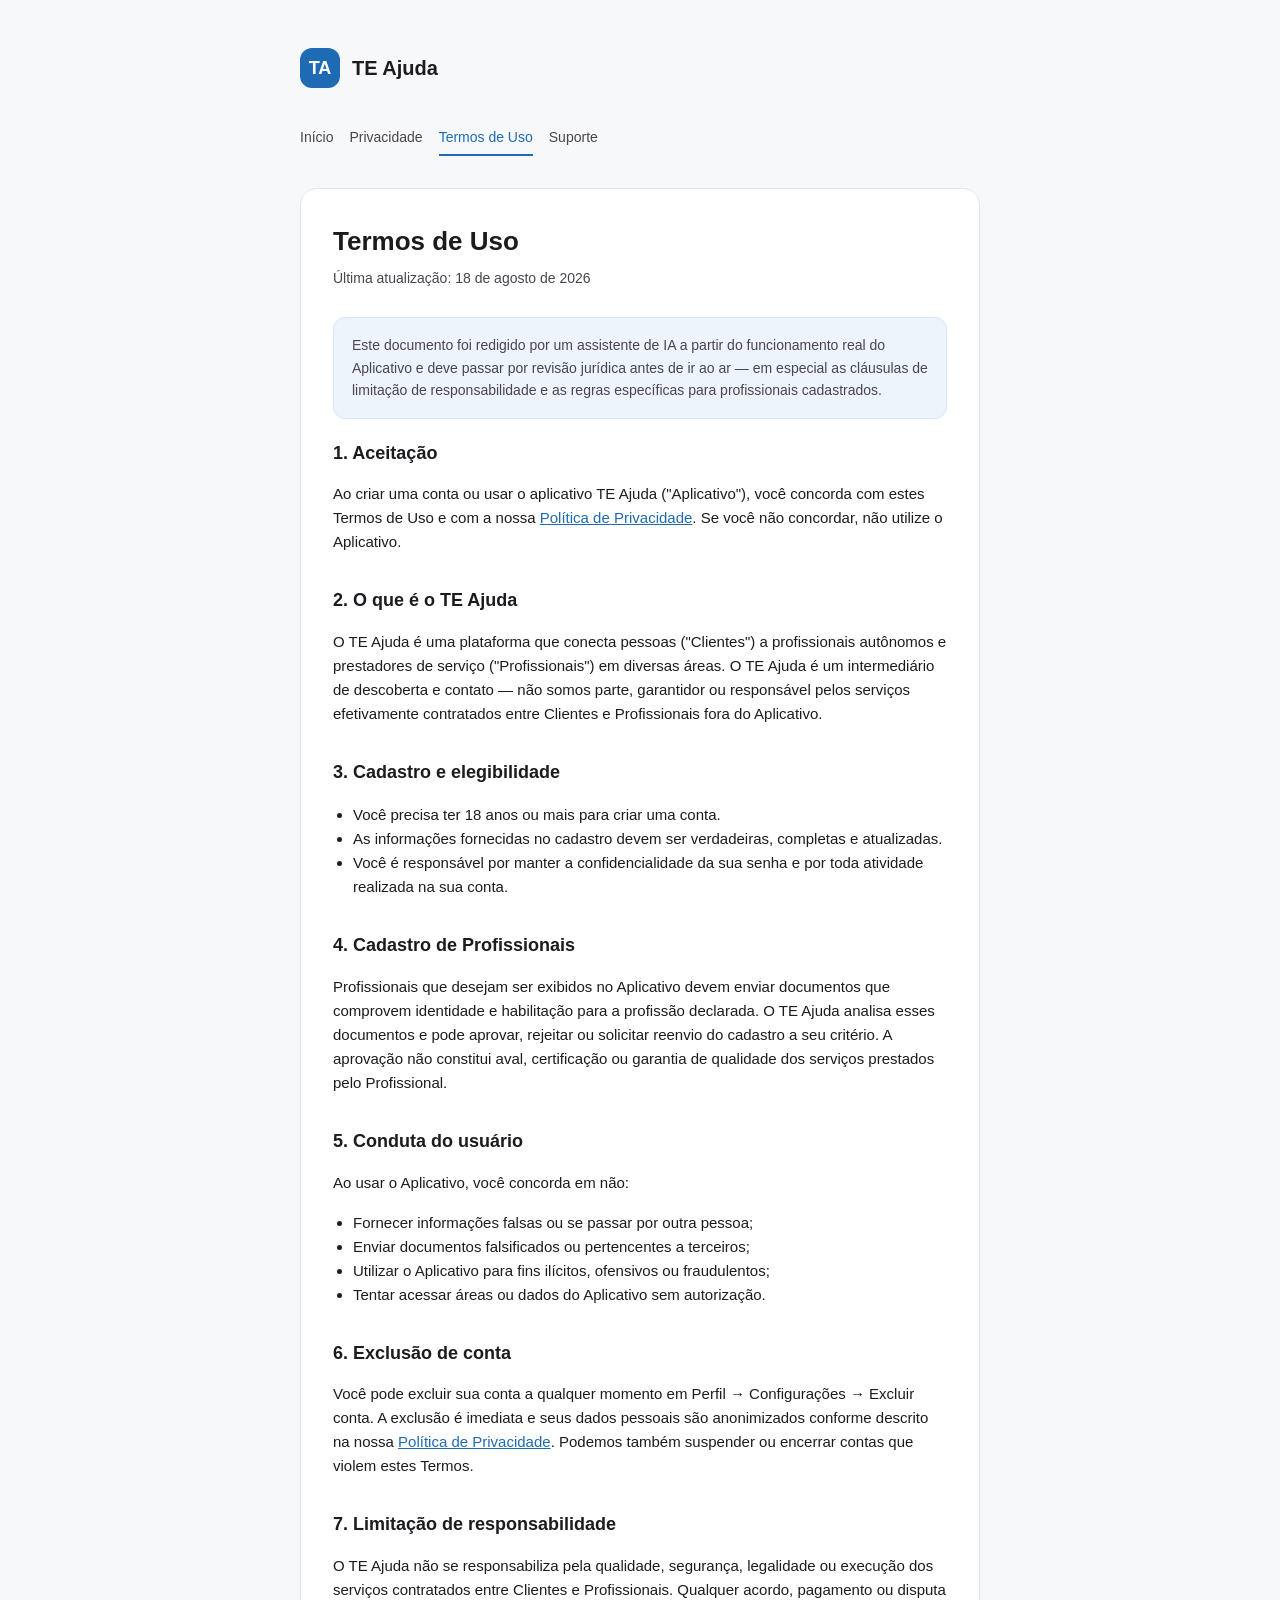
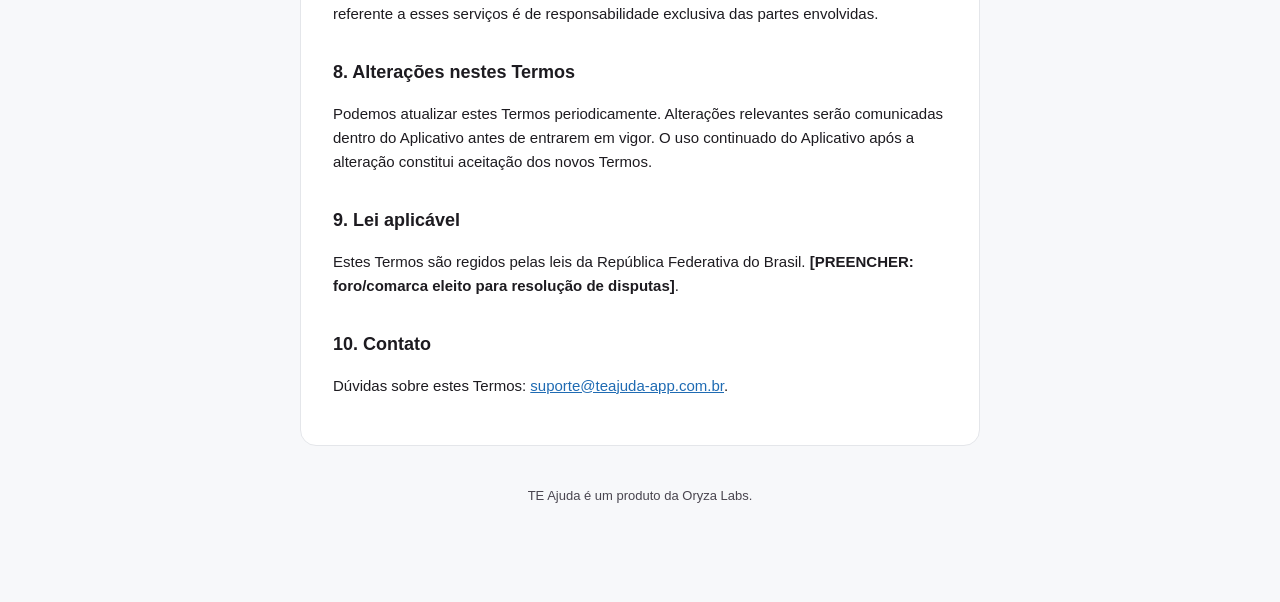
==== termos.html @ 3744b1cb "Add TE Ajuda privacy policy, terms of use, and support pages" ====
<!doctype html>
<html lang="pt-BR">
<head>
<meta charset="utf-8">
<meta name="viewport" content="width=device-width, initial-scale=1">
<title>Termos de Uso — TE Ajuda</title>
<link rel="stylesheet" href="style.css">
</head>
<body>
<div class="wrap">
  <header class="site">
    <div class="mark">TA</div>
    <div class="name">TE Ajuda</div>
  </header>

  <nav class="legal">
    <a href="index.html">Início</a>
    <a href="privacidade.html">Privacidade</a>
    <a href="termos.html" class="active">Termos de Uso</a>
    <a href="suporte.html">Suporte</a>
  </nav>

  <div class="card">
    <h1>Termos de Uso</h1>
    <p class="updated">Última atualização: 18 de agosto de 2026</p>

    <div class="callout">
      Este documento foi redigido por um assistente de IA a partir do funcionamento real do
      Aplicativo e deve passar por revisão jurídica antes de ir ao ar — em especial as cláusulas de
      limitação de responsabilidade e as regras específicas para profissionais cadastrados.
    </div>

    <h2>1. Aceitação</h2>
    <p>
      Ao criar uma conta ou usar o aplicativo TE Ajuda ("Aplicativo"), você concorda com estes
      Termos de Uso e com a nossa <a href="privacidade.html">Política de Privacidade</a>. Se você
      não concordar, não utilize o Aplicativo.
    </p>

    <h2>2. O que é o TE Ajuda</h2>
    <p>
      O TE Ajuda é uma plataforma que conecta pessoas ("Clientes") a profissionais autônomos e
      prestadores de serviço ("Profissionais") em diversas áreas. O TE Ajuda é um intermediário de
      descoberta e contato — não somos parte, garantidor ou responsável pelos serviços efetivamente
      contratados entre Clientes e Profissionais fora do Aplicativo.
    </p>

    <h2>3. Cadastro e elegibilidade</h2>
    <ul>
      <li>Você precisa ter 18 anos ou mais para criar uma conta.</li>
      <li>As informações fornecidas no cadastro devem ser verdadeiras, completas e atualizadas.</li>
      <li>Você é responsável por manter a confidencialidade da sua senha e por toda atividade realizada na sua conta.</li>
    </ul>

    <h2>4. Cadastro de Profissionais</h2>
    <p>
      Profissionais que desejam ser exibidos no Aplicativo devem enviar documentos que comprovem
      identidade e habilitação para a profissão declarada. O TE Ajuda analisa esses documentos e
      pode aprovar, rejeitar ou solicitar reenvio do cadastro a seu critério. A aprovação não
      constitui aval, certificação ou garantia de qualidade dos serviços prestados pelo Profissional.
    </p>

    <h2>5. Conduta do usuário</h2>
    <p>Ao usar o Aplicativo, você concorda em não:</p>
    <ul>
      <li>Fornecer informações falsas ou se passar por outra pessoa;</li>
      <li>Enviar documentos falsificados ou pertencentes a terceiros;</li>
      <li>Utilizar o Aplicativo para fins ilícitos, ofensivos ou fraudulentos;</li>
      <li>Tentar acessar áreas ou dados do Aplicativo sem autorização.</li>
    </ul>

    <h2>6. Exclusão de conta</h2>
    <p>
      Você pode excluir sua conta a qualquer momento em Perfil → Configurações → Excluir conta. A
      exclusão é imediata e seus dados pessoais são anonimizados conforme descrito na nossa
      <a href="privacidade.html">Política de Privacidade</a>. Podemos também suspender ou encerrar
      contas que violem estes Termos.
    </p>

    <h2>7. Limitação de responsabilidade</h2>
    <p>
      O TE Ajuda não se responsabiliza pela qualidade, segurança, legalidade ou execução dos
      serviços contratados entre Clientes e Profissionais. Qualquer acordo, pagamento ou disputa
      referente a esses serviços é de responsabilidade exclusiva das partes envolvidas.
    </p>

    <h2>8. Alterações nestes Termos</h2>
    <p>
      Podemos atualizar estes Termos periodicamente. Alterações relevantes serão comunicadas dentro
      do Aplicativo antes de entrarem em vigor. O uso continuado do Aplicativo após a alteração
      constitui aceitação dos novos Termos.
    </p>

    <h2>9. Lei aplicável</h2>
    <p>
      Estes Termos são regidos pelas leis da República Federativa do Brasil.
      <strong>[PREENCHER: foro/comarca eleito para resolução de disputas]</strong>.
    </p>

    <h2>10. Contato</h2>
    <p>
      Dúvidas sobre estes Termos: <a href="mailto:suporte@teajuda-app.com.br">suporte@teajuda-app.com.br</a>.
    </p>
  </div>

  <footer class="site">TE Ajuda é um produto da Oryza Labs.</footer>
</div>
</body>
</html>
---- style.css ----
:root {
  --bg: #f7f8fa;
  --card: #ffffff;
  --text: #1d1b20;
  --text-secondary: #49454f;
  --brand: #1f6bb3;
  --border: #e4e6ea;
}

* {
  box-sizing: border-box;
}

body {
  margin: 0;
  font-family: -apple-system, BlinkMacSystemFont, 'Segoe UI', Roboto, Helvetica, Arial, sans-serif;
  background: var(--bg);
  color: var(--text);
  line-height: 1.6;
}

.wrap {
  max-width: 720px;
  margin: 0 auto;
  padding: 48px 20px 96px;
}

header.site {
  display: flex;
  align-items: center;
  gap: 12px;
  margin-bottom: 32px;
}

header.site .mark {
  width: 40px;
  height: 40px;
  border-radius: 12px;
  background: var(--brand);
  color: #fff;
  display: flex;
  align-items: center;
  justify-content: center;
  font-weight: 700;
  font-size: 18px;
  flex-shrink: 0;
}

header.site .name {
  font-weight: 700;
  font-size: 20px;
}

nav.legal {
  display: flex;
  gap: 16px;
  flex-wrap: wrap;
  margin-bottom: 32px;
  font-size: 14px;
}

nav.legal a {
  color: var(--text-secondary);
  text-decoration: none;
  padding: 6px 0;
  border-bottom: 2px solid transparent;
}

nav.legal a.active,
nav.legal a:hover {
  color: var(--brand);
  border-bottom-color: var(--brand);
}

.card {
  background: var(--card);
  border: 1px solid var(--border);
  border-radius: 16px;
  padding: 32px;
}

h1 {
  font-size: 26px;
  margin: 0 0 4px;
}

.updated {
  color: var(--text-secondary);
  font-size: 14px;
  margin: 0 0 28px;
}

h2 {
  font-size: 18px;
  margin: 32px 0 8px;
}

h2:first-of-type {
  margin-top: 0;
}

p,
li {
  color: var(--text);
  font-size: 15px;
}

ul {
  padding-left: 20px;
}

a {
  color: var(--brand);
}

.callout {
  background: #eef4fb;
  border: 1px solid #d6e6f7;
  border-radius: 12px;
  padding: 16px 18px;
  font-size: 14px;
  color: var(--text-secondary);
  margin: 20px 0;
}

footer.site {
  margin-top: 40px;
  text-align: center;
  font-size: 13px;
  color: var(--text-secondary);
}

.home-links {
  display: grid;
  gap: 12px;
}

.home-links a.tile {
  display: block;
  padding: 18px 20px;
  border-radius: 14px;
  border: 1px solid var(--border);
  background: var(--card);
  color: var(--text);
  text-decoration: none;
  font-weight: 600;
}

.home-links a.tile:hover {
  border-color: var(--brand);
}

.home-links a.tile span.desc {
  display: block;
  font-weight: 400;
  color: var(--text-secondary);
  font-size: 14px;
  margin-top: 4px;
}
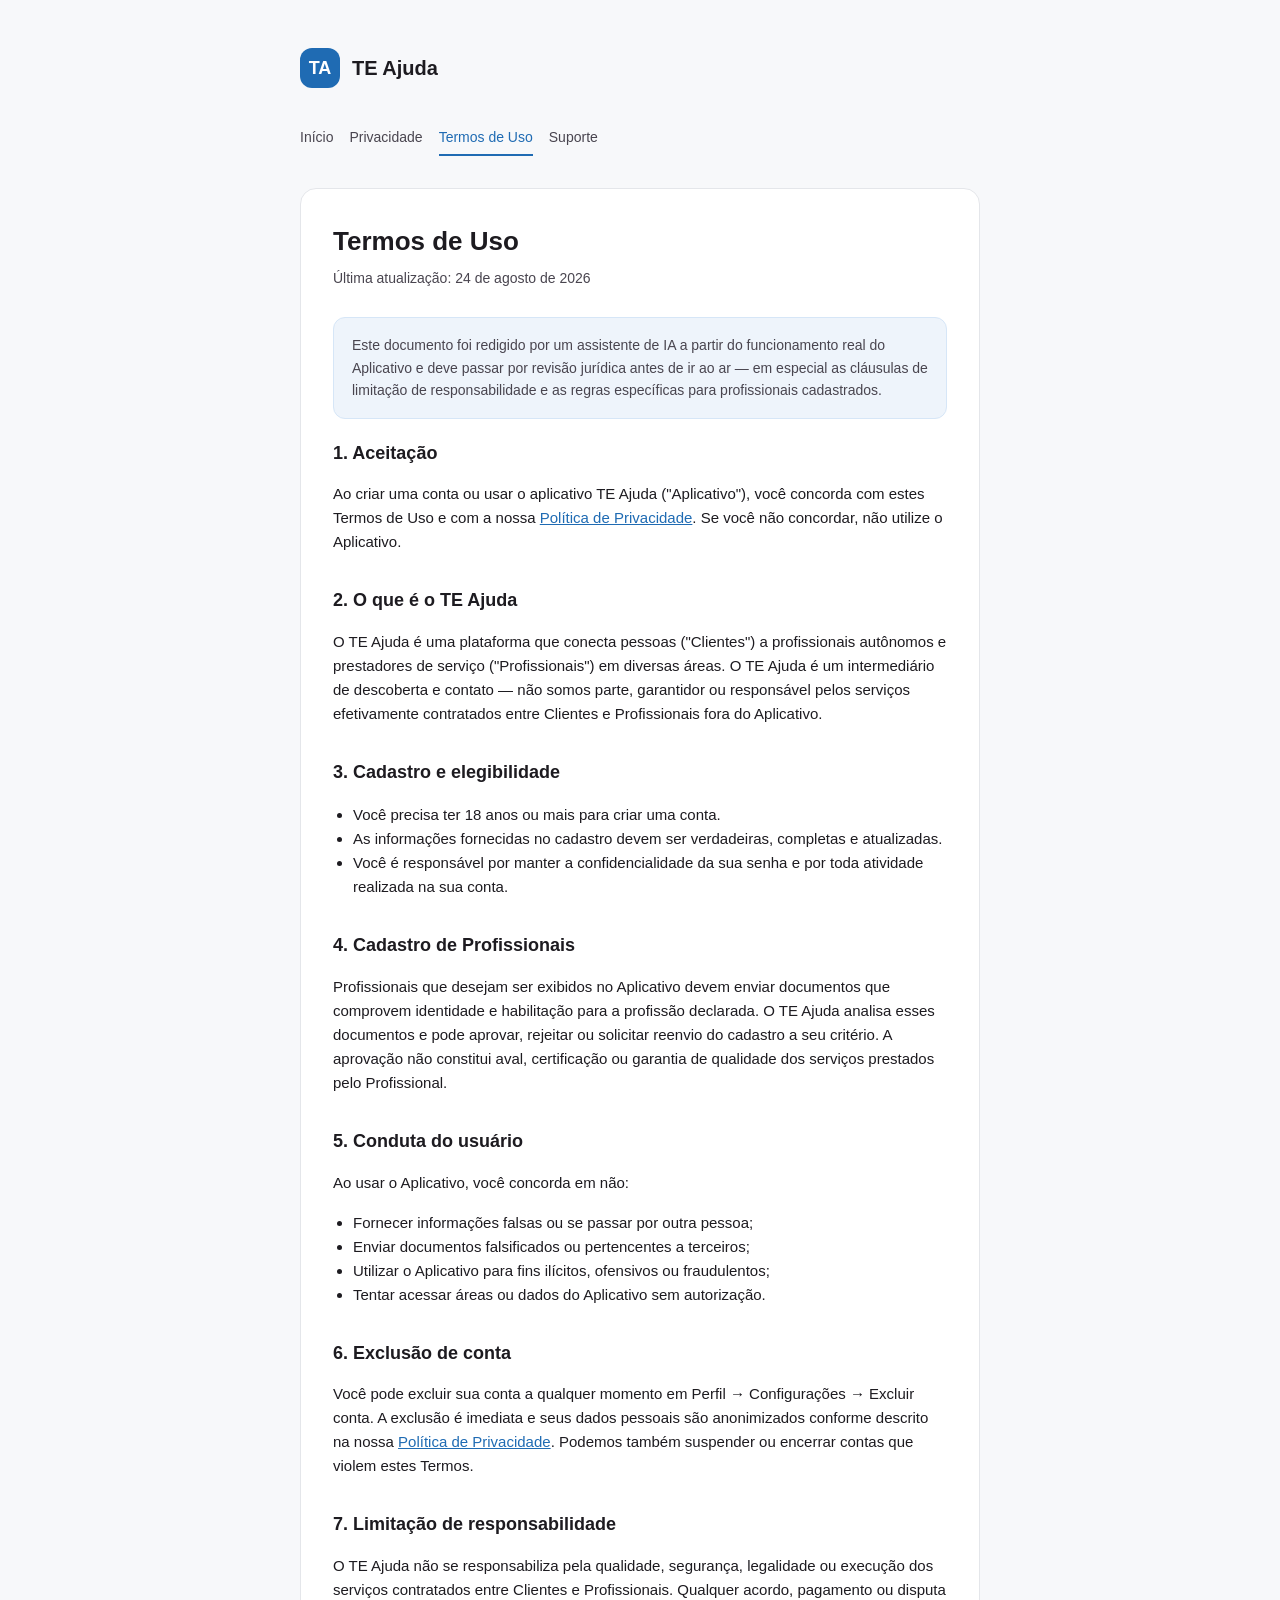
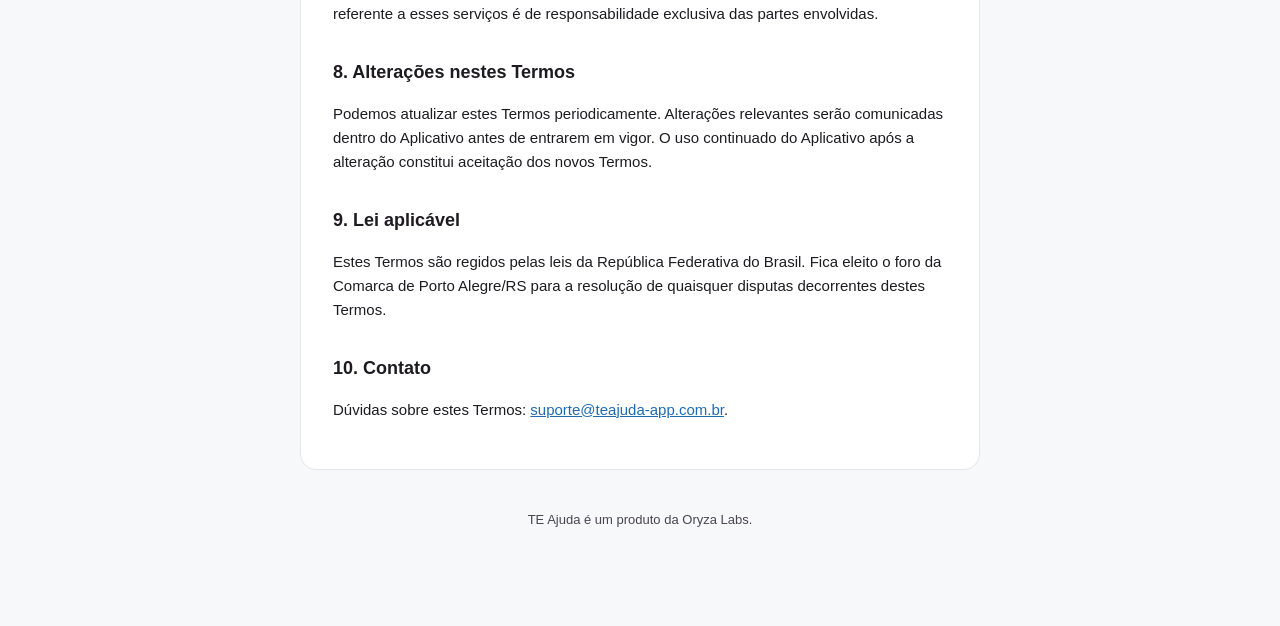
==== commit bdf883f0: "Fill elected forum (Comarca de Porto Alegre/RS)" ====
--- a/termos.html
+++ b/termos.html
@@ -22,7 +22,7 @@
 
   <div class="card">
     <h1>Termos de Uso</h1>
-    <p class="updated">Última atualização: 18 de agosto de 2026</p>
+    <p class="updated">Última atualização: 24 de agosto de 2026</p>
 
     <div class="callout">
       Este documento foi redigido por um assistente de IA a partir do funcionamento real do
@@ -94,7 +94,7 @@
     <h2>9. Lei aplicável</h2>
     <p>
       Estes Termos são regidos pelas leis da República Federativa do Brasil.
-      <strong>[PREENCHER: foro/comarca eleito para resolução de disputas]</strong>.
+      Fica eleito o foro da Comarca de Porto Alegre/RS para a resolução de quaisquer disputas decorrentes destes Termos.
     </p>
 
     <h2>10. Contato</h2>
